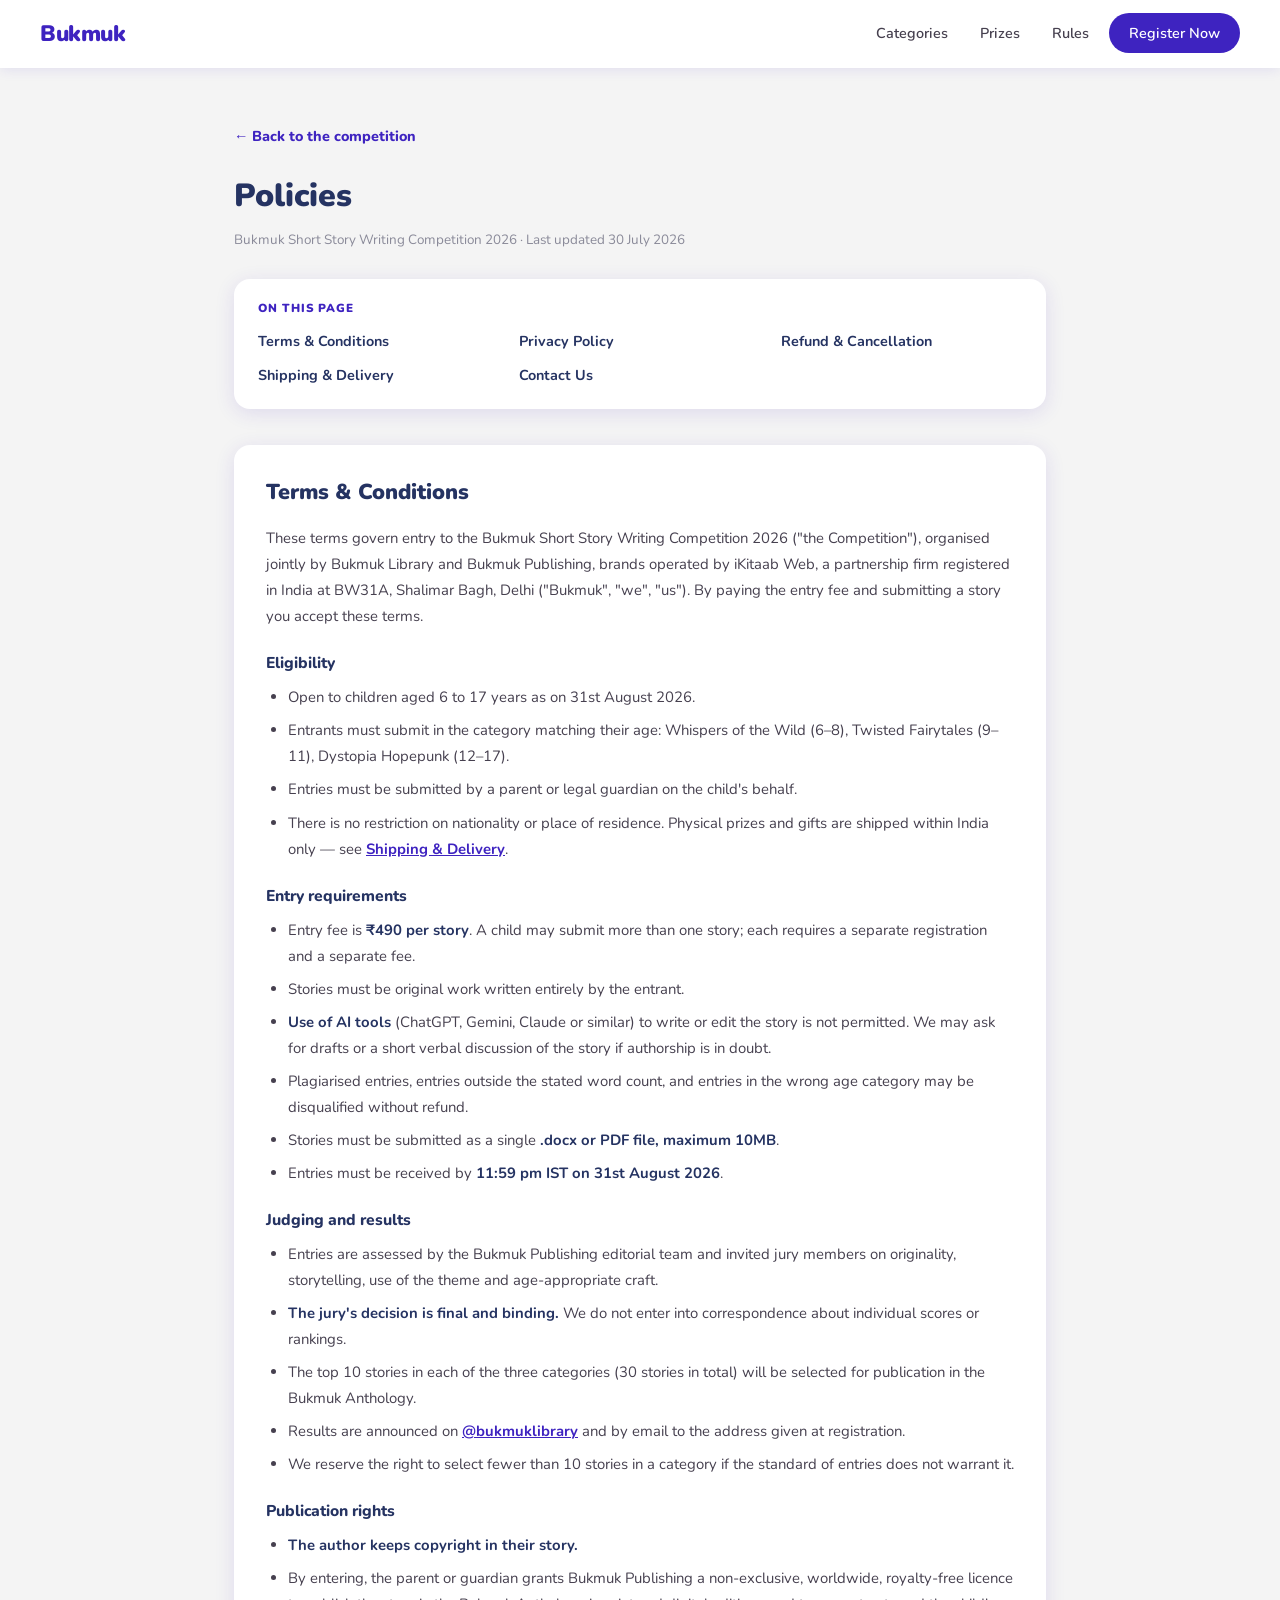
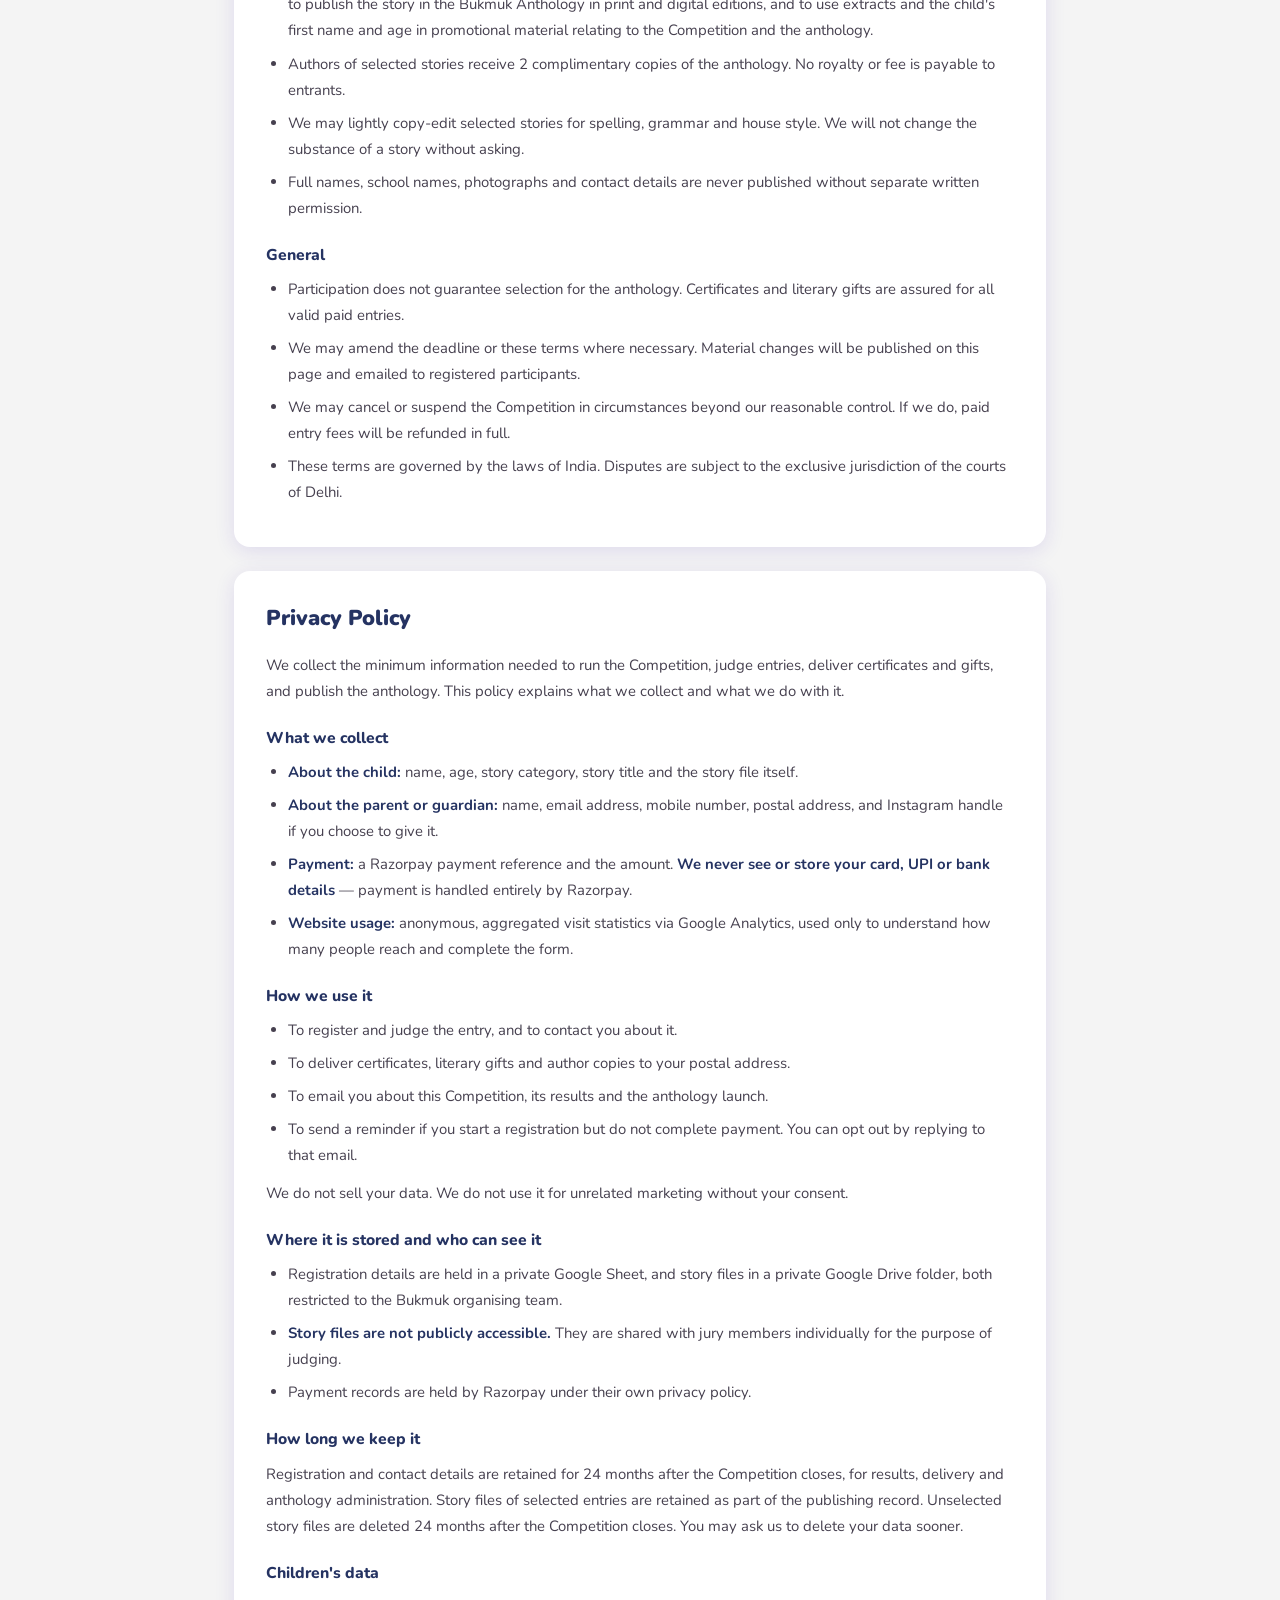
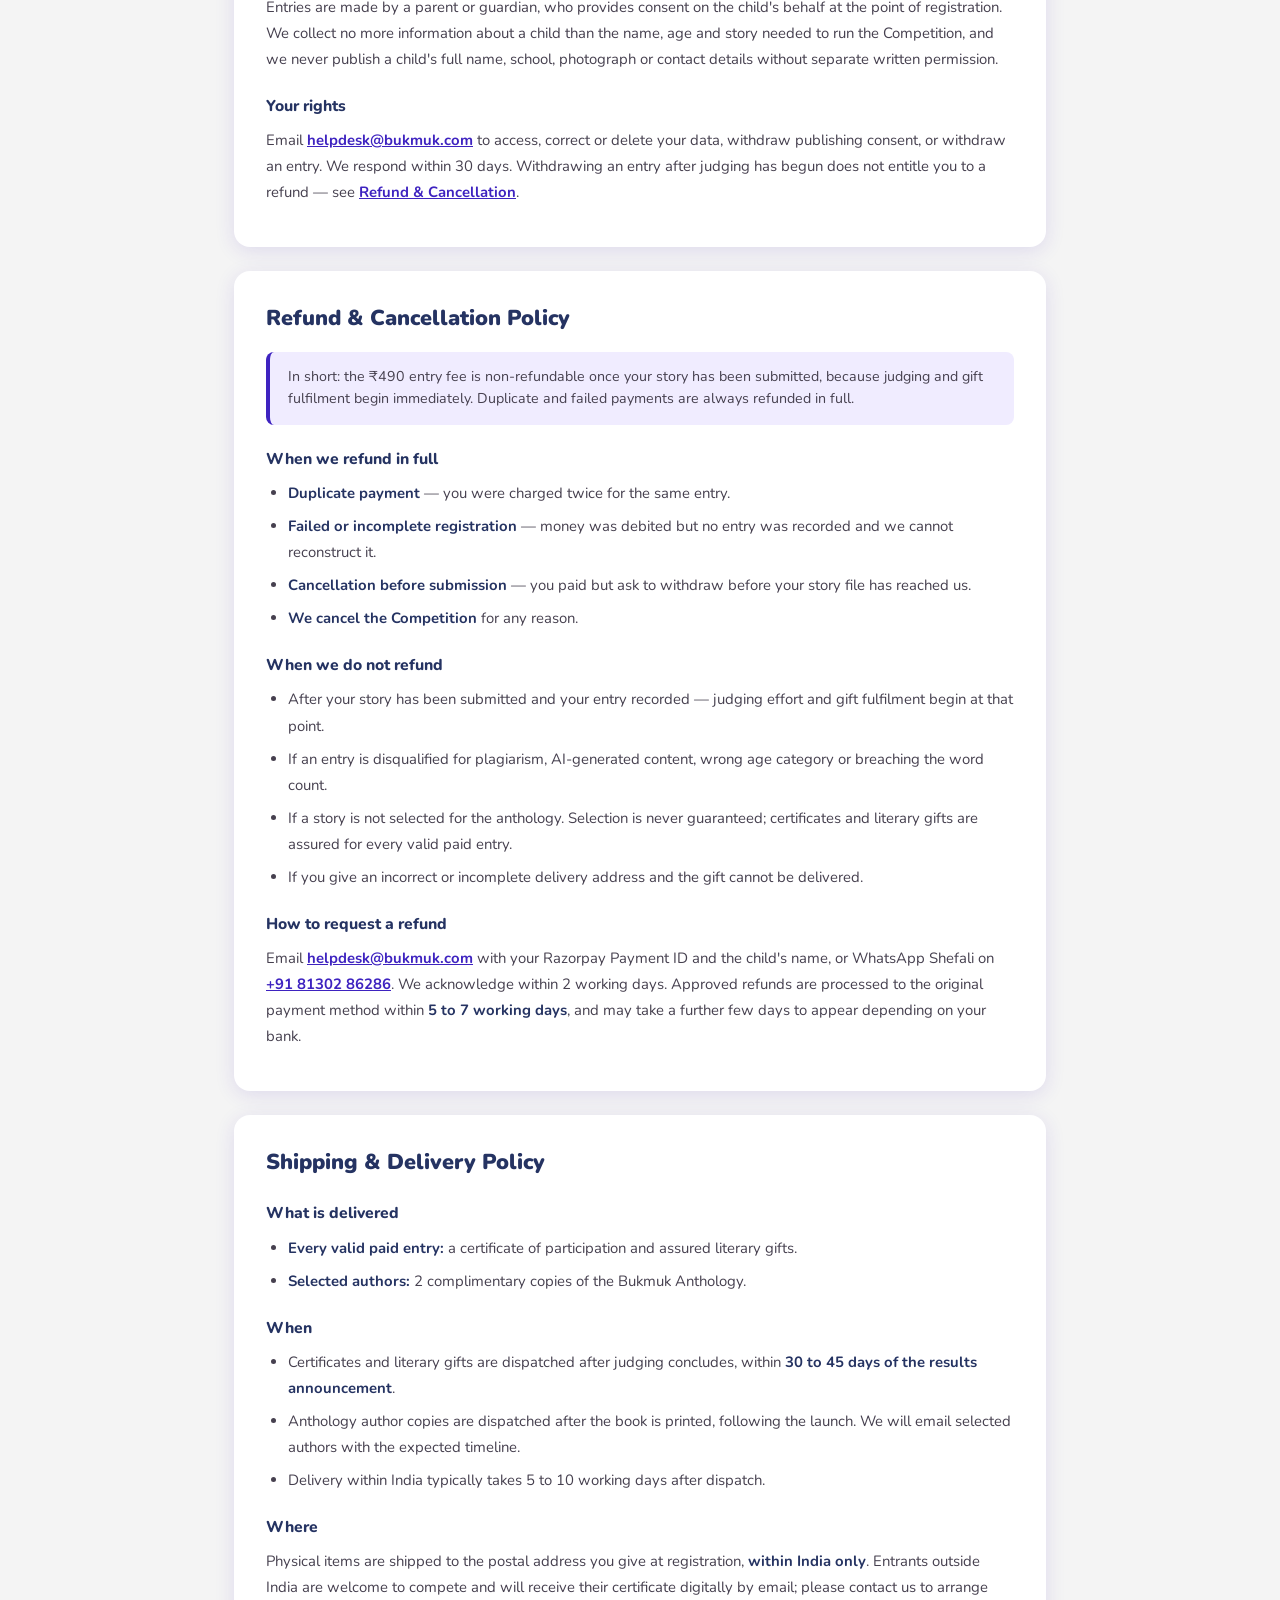
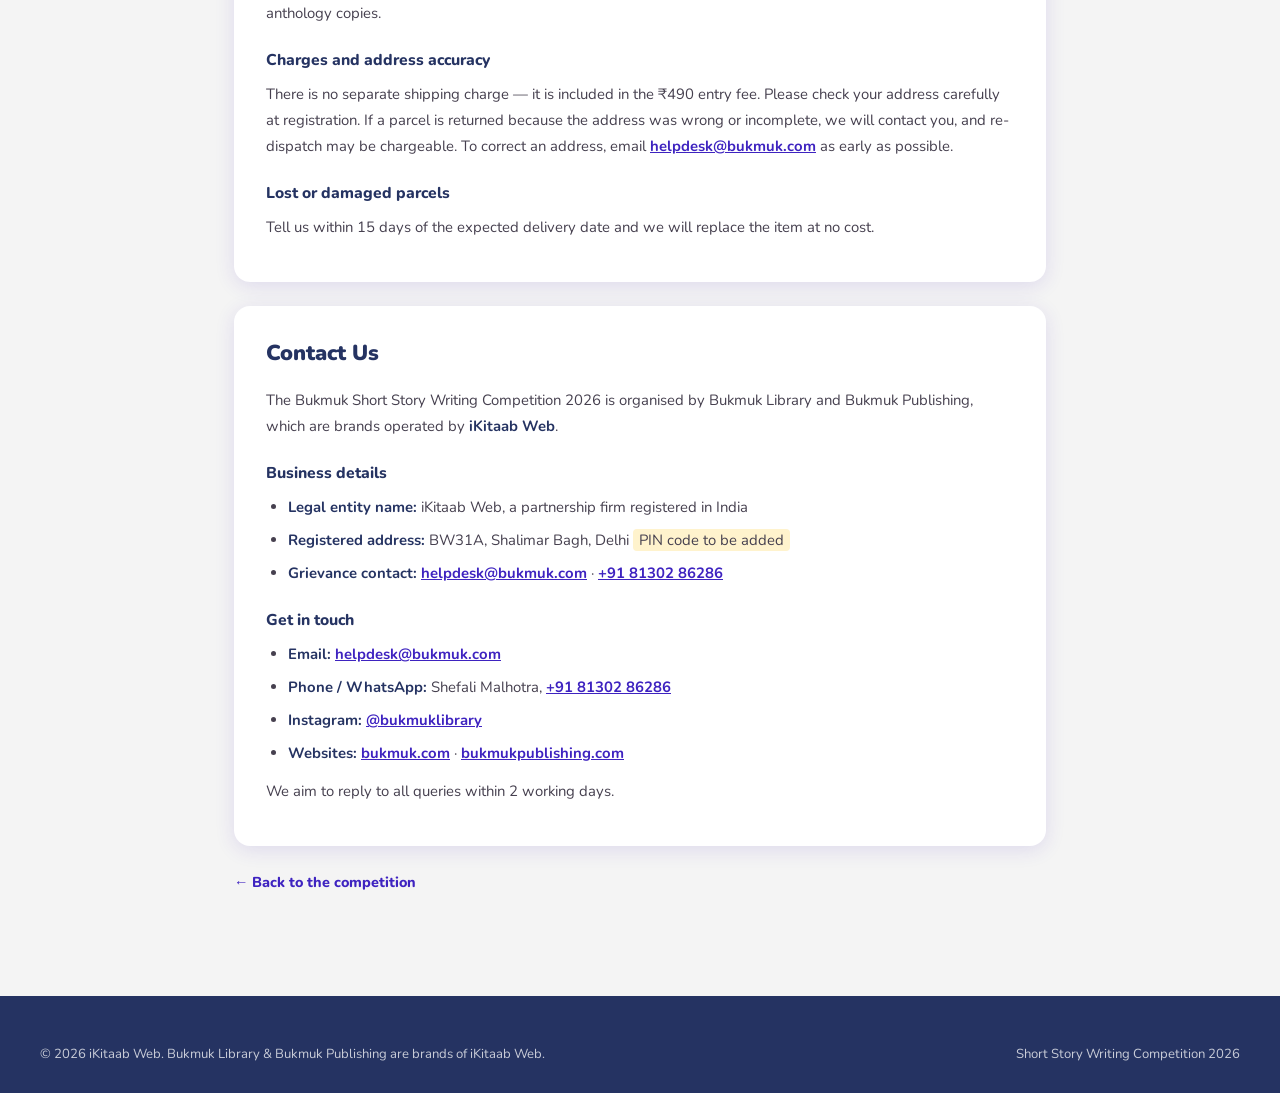
==== policies.html @ c68d465b "Relaunch competition with 31 Aug deadline and harden submission path Deadline moved to 31 August 202" ====
<!DOCTYPE html>
<html lang="en">
<head>
  <meta charset="UTF-8" />
  <meta name="viewport" content="width=device-width, initial-scale=1.0" />
  <title>Policies — Bukmuk Short Story Writing Competition 2026</title>
  <meta name="description" content="Terms & Conditions, Privacy Policy, Refund & Cancellation Policy, Shipping & Delivery Policy and Contact details for the Bukmuk Short Story Writing Competition 2026." />
  <meta name="robots" content="index, follow" />
  <link rel="icon" href="https://bukmuk.com/assets/darklogo.png" type="image/png" />
  <link rel="preconnect" href="https://fonts.googleapis.com" />
  <link rel="preconnect" href="https://fonts.gstatic.com" crossorigin />
  <link href="https://fonts.googleapis.com/css2?family=Nunito:wght@400;600;700;800;900&display=swap" rel="stylesheet" />
  <link rel="stylesheet" href="styles.css" />
  <style>
    .policy-wrap { max-width: 860px; margin: 0 auto; padding: 56px 24px 80px; }
    .policy-wrap h1 { font-size: 2rem; font-weight: 900; color: var(--text-dark); margin-bottom: 8px; }
    .policy-meta { font-size: 0.84rem; color: #8a8a99; margin-bottom: 28px; }
    .policy-toc { background: var(--white); border-radius: var(--radius); padding: 20px 24px; box-shadow: var(--shadow); margin-bottom: 36px; }
    .policy-toc h2 { font-size: 0.73rem; font-weight: 900; color: var(--primary); text-transform: uppercase; letter-spacing: 0.08em; margin-bottom: 12px; }
    .policy-toc ul { list-style: none; display: grid; grid-template-columns: repeat(auto-fit, minmax(200px, 1fr)); gap: 8px 20px; }
    .policy-toc a { color: var(--text-dark); font-weight: 700; font-size: 0.9rem; text-decoration: none; }
    .policy-toc a:hover { color: var(--primary); text-decoration: underline; }
    .policy-block { background: var(--white); border-radius: var(--radius); padding: 30px 32px; box-shadow: var(--shadow); margin-bottom: 24px; scroll-margin-top: 90px; }
    .policy-block h2 { font-size: 1.35rem; font-weight: 900; color: var(--text-dark); margin-bottom: 16px; }
    .policy-block h3 { font-size: 0.98rem; font-weight: 800; color: var(--text-dark); margin: 22px 0 8px; }
    .policy-block p { font-size: 0.93rem; line-height: 1.75; margin-bottom: 12px; }
    .policy-block ul, .policy-block ol { margin: 0 0 12px 22px; }
    .policy-block li { font-size: 0.93rem; line-height: 1.75; margin-bottom: 7px; }
    .policy-block strong { color: var(--text-dark); }
    .policy-block a { color: var(--primary); font-weight: 700; }
    .policy-note { background: #f0ecff; border-left: 4px solid var(--primary); border-radius: var(--radius-sm); padding: 14px 18px; font-size: 0.89rem; margin: 16px 0; }
    .back-link { display: inline-block; margin-bottom: 22px; color: var(--primary); font-weight: 800; text-decoration: none; font-size: 0.9rem; }
    .back-link:hover { text-decoration: underline; }
    @media (max-width: 600px) {
      .policy-wrap { padding: 36px 18px 60px; }
      .policy-block { padding: 24px 20px; }
      .policy-wrap h1 { font-size: 1.6rem; }
    }
  </style>
</head>
<body>

<nav>
  <div class="nav-inner">
    <a class="nav-logo" href="index.html">
      <img src="https://bukmuk.com/assets/darklogo.png" alt="Bukmuk" onerror="this.style.display='none'" />
      <span class="nav-logo-text">Bukmuk</span>
    </a>
    <ul class="nav-links">
      <li><a href="index.html#categories">Categories</a></li>
      <li><a href="index.html#prizes">Prizes</a></li>
      <li><a href="index.html#rules">Rules</a></li>
      <li><a href="index.html#register" class="nav-cta">Register Now</a></li>
    </ul>
    <button class="hamburger" aria-label="Toggle menu">
      <span></span><span></span><span></span>
    </button>
  </div>
</nav>

<div class="policy-wrap">
  <a class="back-link" href="index.html">← Back to the competition</a>

  <h1>Policies</h1>
  <p class="policy-meta">Bukmuk Short Story Writing Competition 2026 · Last updated 30 July 2026</p>

  <div class="policy-toc">
    <h2>On this page</h2>
    <ul>
      <li><a href="#terms">Terms &amp; Conditions</a></li>
      <li><a href="#privacy">Privacy Policy</a></li>
      <li><a href="#refund">Refund &amp; Cancellation</a></li>
      <li><a href="#shipping">Shipping &amp; Delivery</a></li>
      <li><a href="#contact">Contact Us</a></li>
    </ul>
  </div>

  <!-- ─── TERMS ─── -->
  <section class="policy-block" id="terms">
    <h2>Terms &amp; Conditions</h2>

    <p>
      These terms govern entry to the Bukmuk Short Story Writing Competition 2026 ("the Competition"),
      organised jointly by Bukmuk Library and Bukmuk Publishing, brands operated by
      iKitaab Web, a partnership firm registered in India at BW31A, Shalimar Bagh, Delhi
      ("Bukmuk", "we", "us").
      By paying the entry fee and submitting a story you accept these terms.
    </p>

    <h3>Eligibility</h3>
    <ul>
      <li>Open to children aged 6 to 17 years as on 31st August 2026.</li>
      <li>Entrants must submit in the category matching their age: Whispers of the Wild (6–8),
          Twisted Fairytales (9–11), Dystopia Hopepunk (12–17).</li>
      <li>Entries must be submitted by a parent or legal guardian on the child's behalf.</li>
      <li>There is no restriction on nationality or place of residence. Physical prizes and gifts
          are shipped within India only — see <a href="#shipping">Shipping &amp; Delivery</a>.</li>
    </ul>

    <h3>Entry requirements</h3>
    <ul>
      <li>Entry fee is <strong>₹490 per story</strong>. A child may submit more than one story;
          each requires a separate registration and a separate fee.</li>
      <li>Stories must be original work written entirely by the entrant.</li>
      <li><strong>Use of AI tools</strong> (ChatGPT, Gemini, Claude or similar) to write or edit the
          story is not permitted. We may ask for drafts or a short verbal discussion of the story
          if authorship is in doubt.</li>
      <li>Plagiarised entries, entries outside the stated word count, and entries in the wrong age
          category may be disqualified without refund.</li>
      <li>Stories must be submitted as a single <strong>.docx or PDF file, maximum 10MB</strong>.</li>
      <li>Entries must be received by <strong>11:59 pm IST on 31st August 2026</strong>.</li>
    </ul>

    <h3>Judging and results</h3>
    <ul>
      <li>Entries are assessed by the Bukmuk Publishing editorial team and invited jury members
          on originality, storytelling, use of the theme and age-appropriate craft.</li>
      <li><strong>The jury's decision is final and binding.</strong> We do not enter into
          correspondence about individual scores or rankings.</li>
      <li>The top 10 stories in each of the three categories (30 stories in total) will be selected
          for publication in the Bukmuk Anthology.</li>
      <li>Results are announced on <a href="https://www.instagram.com/bukmuklibrary/" target="_blank" rel="noopener">@bukmuklibrary</a>
          and by email to the address given at registration.</li>
      <li>We reserve the right to select fewer than 10 stories in a category if the standard of
          entries does not warrant it.</li>
    </ul>

    <h3>Publication rights</h3>
    <ul>
      <li><strong>The author keeps copyright in their story.</strong></li>
      <li>By entering, the parent or guardian grants Bukmuk Publishing a non-exclusive,
          worldwide, royalty-free licence to publish the story in the Bukmuk Anthology in print and
          digital editions, and to use extracts and the child's first name and age in promotional
          material relating to the Competition and the anthology.</li>
      <li>Authors of selected stories receive 2 complimentary copies of the anthology.
          No royalty or fee is payable to entrants.</li>
      <li>We may lightly copy-edit selected stories for spelling, grammar and house style.
          We will not change the substance of a story without asking.</li>
      <li>Full names, school names, photographs and contact details are never published without
          separate written permission.</li>
    </ul>

    <h3>General</h3>
    <ul>
      <li>Participation does not guarantee selection for the anthology. Certificates and literary
          gifts are assured for all valid paid entries.</li>
      <li>We may amend the deadline or these terms where necessary. Material changes will be
          published on this page and emailed to registered participants.</li>
      <li>We may cancel or suspend the Competition in circumstances beyond our reasonable control.
          If we do, paid entry fees will be refunded in full.</li>
      <li>These terms are governed by the laws of India. Disputes are subject to the exclusive
          jurisdiction of the courts of Delhi.</li>
    </ul>
  </section>

  <!-- ─── PRIVACY ─── -->
  <section class="policy-block" id="privacy">
    <h2>Privacy Policy</h2>

    <p>
      We collect the minimum information needed to run the Competition, judge entries, deliver
      certificates and gifts, and publish the anthology. This policy explains what we collect
      and what we do with it.
    </p>

    <h3>What we collect</h3>
    <ul>
      <li><strong>About the child:</strong> name, age, story category, story title and the story file itself.</li>
      <li><strong>About the parent or guardian:</strong> name, email address, mobile number,
          postal address, and Instagram handle if you choose to give it.</li>
      <li><strong>Payment:</strong> a Razorpay payment reference and the amount.
          <strong>We never see or store your card, UPI or bank details</strong> — payment is handled
          entirely by Razorpay.</li>
      <li><strong>Website usage:</strong> anonymous, aggregated visit statistics via Google Analytics,
          used only to understand how many people reach and complete the form.</li>
    </ul>

    <h3>How we use it</h3>
    <ul>
      <li>To register and judge the entry, and to contact you about it.</li>
      <li>To deliver certificates, literary gifts and author copies to your postal address.</li>
      <li>To email you about this Competition, its results and the anthology launch.</li>
      <li>To send a reminder if you start a registration but do not complete payment.
          You can opt out by replying to that email.</li>
    </ul>
    <p>
      We do not sell your data. We do not use it for unrelated marketing without your consent.
    </p>

    <h3>Where it is stored and who can see it</h3>
    <ul>
      <li>Registration details are held in a private Google Sheet, and story files in a private
          Google Drive folder, both restricted to the Bukmuk organising team.</li>
      <li><strong>Story files are not publicly accessible.</strong> They are shared with jury
          members individually for the purpose of judging.</li>
      <li>Payment records are held by Razorpay under their own privacy policy.</li>
    </ul>

    <h3>How long we keep it</h3>
    <p>
      Registration and contact details are retained for 24 months after the Competition closes, for
      results, delivery and anthology administration. Story files of selected entries are retained
      as part of the publishing record. Unselected story files are deleted 24 months after the
      Competition closes. You may ask us to delete your data sooner.
    </p>

    <h3>Children's data</h3>
    <p>
      Entries are made by a parent or guardian, who provides consent on the child's behalf at the
      point of registration. We collect no more information about a child than the name, age and
      story needed to run the Competition, and we never publish a child's full name, school,
      photograph or contact details without separate written permission.
    </p>

    <h3>Your rights</h3>
    <p>
      Email <a href="mailto:helpdesk@bukmuk.com">helpdesk@bukmuk.com</a> to access, correct or delete
      your data, withdraw publishing consent, or withdraw an entry. We respond within 30 days.
      Withdrawing an entry after judging has begun does not entitle you to a refund —
      see <a href="#refund">Refund &amp; Cancellation</a>.
    </p>
  </section>

  <!-- ─── REFUND ─── -->
  <section class="policy-block" id="refund">
    <h2>Refund &amp; Cancellation Policy</h2>

    <div class="policy-note">
      In short: the ₹490 entry fee is non-refundable once your story has been submitted, because
      judging and gift fulfilment begin immediately. Duplicate and failed payments are always
      refunded in full.
    </div>

    <h3>When we refund in full</h3>
    <ul>
      <li><strong>Duplicate payment</strong> — you were charged twice for the same entry.</li>
      <li><strong>Failed or incomplete registration</strong> — money was debited but no entry was
          recorded and we cannot reconstruct it.</li>
      <li><strong>Cancellation before submission</strong> — you paid but ask to withdraw before your
          story file has reached us.</li>
      <li><strong>We cancel the Competition</strong> for any reason.</li>
    </ul>

    <h3>When we do not refund</h3>
    <ul>
      <li>After your story has been submitted and your entry recorded — judging effort and gift
          fulfilment begin at that point.</li>
      <li>If an entry is disqualified for plagiarism, AI-generated content, wrong age category or
          breaching the word count.</li>
      <li>If a story is not selected for the anthology. Selection is never guaranteed; certificates
          and literary gifts are assured for every valid paid entry.</li>
      <li>If you give an incorrect or incomplete delivery address and the gift cannot be delivered.</li>
    </ul>

    <h3>How to request a refund</h3>
    <p>
      Email <a href="mailto:helpdesk@bukmuk.com">helpdesk@bukmuk.com</a> with your Razorpay Payment ID
      and the child's name, or WhatsApp Shefali on <a href="tel:+918130286286">+91 81302 86286</a>.
      We acknowledge within 2 working days. Approved refunds are processed to the original payment
      method within <strong>5 to 7 working days</strong>, and may take a further few days to appear
      depending on your bank.
    </p>
  </section>

  <!-- ─── SHIPPING ─── -->
  <section class="policy-block" id="shipping">
    <h2>Shipping &amp; Delivery Policy</h2>

    <h3>What is delivered</h3>
    <ul>
      <li><strong>Every valid paid entry:</strong> a certificate of participation and assured
          literary gifts.</li>
      <li><strong>Selected authors:</strong> 2 complimentary copies of the Bukmuk Anthology.</li>
    </ul>

    <h3>When</h3>
    <ul>
      <li>Certificates and literary gifts are dispatched after judging concludes,
          within <strong>30 to 45 days of the results announcement</strong>.</li>
      <li>Anthology author copies are dispatched after the book is printed, following the launch.
          We will email selected authors with the expected timeline.</li>
      <li>Delivery within India typically takes 5 to 10 working days after dispatch.</li>
    </ul>

    <h3>Where</h3>
    <p>
      Physical items are shipped to the postal address you give at registration,
      <strong>within India only</strong>. Entrants outside India are welcome to compete and will
      receive their certificate digitally by email; please contact us to arrange anthology copies.
    </p>

    <h3>Charges and address accuracy</h3>
    <p>
      There is no separate shipping charge — it is included in the ₹490 entry fee.
      Please check your address carefully at registration. If a parcel is returned because the
      address was wrong or incomplete, we will contact you, and re-dispatch may be chargeable.
      To correct an address, email <a href="mailto:helpdesk@bukmuk.com">helpdesk@bukmuk.com</a>
      as early as possible.
    </p>

    <h3>Lost or damaged parcels</h3>
    <p>
      Tell us within 15 days of the expected delivery date and we will replace the item at no cost.
    </p>
  </section>

  <!-- ─── CONTACT ─── -->
  <section class="policy-block" id="contact">
    <h2>Contact Us</h2>

    <p>
      The Bukmuk Short Story Writing Competition 2026 is organised by Bukmuk Library and
      Bukmuk Publishing, which are brands operated by <strong>iKitaab Web</strong>.
    </p>

    <h3>Business details</h3>
    <ul>
      <li><strong>Legal entity name:</strong> iKitaab Web, a partnership firm registered in India</li>
      <li><strong>Registered address:</strong> BW31A, Shalimar Bagh, Delhi
          <span style="background:#fff3cd;padding:1px 6px;border-radius:4px;">PIN code to be added</span></li>
      <li><strong>Grievance contact:</strong>
          <a href="mailto:helpdesk@bukmuk.com">helpdesk@bukmuk.com</a> ·
          <a href="tel:+918130286286">+91 81302 86286</a></li>
    </ul>

    <h3>Get in touch</h3>
    <ul>
      <li><strong>Email:</strong> <a href="mailto:helpdesk@bukmuk.com">helpdesk@bukmuk.com</a></li>
      <li><strong>Phone / WhatsApp:</strong> Shefali Malhotra, <a href="tel:+918130286286">+91 81302 86286</a></li>
      <li><strong>Instagram:</strong> <a href="https://www.instagram.com/bukmuklibrary/" target="_blank" rel="noopener">@bukmuklibrary</a></li>
      <li><strong>Websites:</strong>
          <a href="https://www.bukmuk.com" target="_blank" rel="noopener">bukmuk.com</a> ·
          <a href="https://bukmukpublishing.com" target="_blank" rel="noopener">bukmukpublishing.com</a></li>
    </ul>

    <p>We aim to reply to all queries within 2 working days.</p>
  </section>

  <a class="back-link" href="index.html">← Back to the competition</a>
</div>

<footer>
  <div class="footer-inner">
    <div class="footer-bottom">
      <span>© 2026 iKitaab Web. Bukmuk Library &amp; Bukmuk Publishing are brands of iKitaab Web.</span>
      <span>Short Story Writing Competition 2026</span>
    </div>
  </div>
</footer>

<script>
  var hamburger = document.querySelector('.hamburger');
  var navLinks  = document.querySelector('.nav-links');
  hamburger.addEventListener('click', function () {
    hamburger.classList.toggle('open');
    navLinks.classList.toggle('open');
  });
</script>
</body>
</html>
---- styles.css ----
:root {
  --primary: #3e23c0;
  --primary-dark: #1b0c9c;
  --primary-light: #7865d3;
  --accent: #00bf6f;
  --accent-dark: #009d67;
  --accent-light: #40dca6;
  --warm: #ff7200;
  --warm-light: #ff9c40;
  --bg: #f4f4f4;
  --white: #ffffff;
  --text-dark: #253362;
  --text-body: #46404f;
  --shadow: 0 4px 20px rgba(62, 35, 192, 0.12);
  --shadow-hover: 0 8px 30px rgba(62, 35, 192, 0.22);
  --radius: 16px;
  --radius-sm: 8px;
}

* { margin: 0; padding: 0; box-sizing: border-box; }

html { scroll-behavior: smooth; }

body {
  font-family: 'Nunito', sans-serif;
  background: var(--bg);
  color: var(--text-body);
  line-height: 1.6;
  overflow-x: hidden;
}

/* ─── NAV ─── */
nav {
  position: sticky;
  top: 0;
  z-index: 1000;
  background: var(--white);
  box-shadow: 0 2px 12px rgba(62, 35, 192, 0.1);
  padding: 0 24px;
}

.nav-inner {
  max-width: 1200px;
  margin: 0 auto;
  display: flex;
  align-items: center;
  justify-content: space-between;
  height: 68px;
}

.nav-logo {
  display: flex;
  align-items: center;
  gap: 10px;
  text-decoration: none;
}

.nav-logo img {
  height: 36px;
  width: auto;
}

.nav-logo-text {
  font-size: 1.4rem;
  font-weight: 900;
  color: var(--primary);
  letter-spacing: -0.02em;
}

.nav-links {
  display: flex;
  align-items: center;
  gap: 8px;
  list-style: none;
}

.nav-links a {
  text-decoration: none;
  color: var(--text-body);
  font-weight: 600;
  font-size: 0.9rem;
  padding: 8px 12px;
  border-radius: var(--radius-sm);
  transition: color 0.2s, background 0.2s;
}

.nav-links a:hover { color: var(--primary); background: rgba(62, 35, 192, 0.06); }

.nav-cta {
  background: var(--primary) !important;
  color: var(--white) !important;
  padding: 10px 20px !important;
  border-radius: 50px !important;
}

.nav-cta:hover { background: var(--primary-dark) !important; }

.hamburger {
  display: none;
  flex-direction: column;
  gap: 5px;
  cursor: pointer;
  padding: 8px;
  background: none;
  border: none;
}

.hamburger span {
  display: block;
  width: 24px;
  height: 2.5px;
  background: var(--primary);
  border-radius: 2px;
  transition: all 0.3s;
}

.hamburger.open span:nth-child(1) { transform: rotate(45deg) translate(5px, 5px); }
.hamburger.open span:nth-child(2) { opacity: 0; }
.hamburger.open span:nth-child(3) { transform: rotate(-45deg) translate(5px, -5px); }

/* ─── HERO ─── */
.hero {
  background: linear-gradient(135deg, var(--primary-dark) 0%, var(--primary) 60%, var(--primary-light) 100%);
  min-height: 92vh;
  display: flex;
  align-items: center;
  justify-content: center;
  text-align: center;
  position: relative;
  overflow: hidden;
  padding: 80px 24px 60px;
}

.hero-deco {
  position: absolute;
  inset: 0;
  pointer-events: none;
  overflow: hidden;
}

.hero-deco span {
  position: absolute;
  font-size: clamp(1.5rem, 3vw, 2.8rem);
  opacity: 0.12;
  animation: float 6s ease-in-out infinite;
  user-select: none;
}

.hero-deco span:nth-child(1)  { top: 8%;  left: 5%;  animation-delay: 0s; }
.hero-deco span:nth-child(2)  { top: 15%; left: 18%; animation-delay: 1s; }
.hero-deco span:nth-child(3)  { top: 5%;  left: 35%; animation-delay: 2s; }
.hero-deco span:nth-child(4)  { top: 20%; right: 15%;animation-delay: 0.5s; }
.hero-deco span:nth-child(5)  { top: 8%;  right: 5%; animation-delay: 1.5s; }
.hero-deco span:nth-child(6)  { bottom: 20%; left: 8%; animation-delay: 2.5s; }
.hero-deco span:nth-child(7)  { bottom: 30%; left: 22%;animation-delay: 0.8s; }
.hero-deco span:nth-child(8)  { bottom: 15%; right: 10%;animation-delay: 1.8s; }
.hero-deco span:nth-child(9)  { bottom: 25%; right: 25%;animation-delay: 0.3s; }
.hero-deco span:nth-child(10) { top: 45%; left: 3%;  animation-delay: 2.2s; }
.hero-deco span:nth-child(11) { top: 40%; right: 4%; animation-delay: 1.2s; }

@keyframes float {
  0%, 100% { transform: translateY(0) rotate(0deg); }
  50% { transform: translateY(-14px) rotate(8deg); }
}

.hero-content { position: relative; z-index: 1; max-width: 820px; }

.hero-organiser {
  display: inline-block;
  background: rgba(255,255,255,0.15);
  color: rgba(255,255,255,0.9);
  font-size: 0.85rem;
  font-weight: 700;
  letter-spacing: 0.08em;
  text-transform: uppercase;
  padding: 6px 18px;
  border-radius: 50px;
  margin-bottom: 24px;
  border: 1px solid rgba(255,255,255,0.25);
}

.hero h1 {
  font-size: clamp(2.4rem, 6vw, 4.2rem);
  font-weight: 900;
  color: var(--white);
  line-height: 1.1;
  letter-spacing: -0.02em;
  margin-bottom: 16px;
}

.hero h1 span { color: var(--accent-light); }

.hero-sub {
  font-size: clamp(1rem, 2.5vw, 1.25rem);
  color: rgba(255,255,255,0.85);
  font-weight: 600;
  margin-bottom: 36px;
  max-width: 600px;
  margin-left: auto;
  margin-right: auto;
}

.deadline-badge {
  display: inline-flex;
  align-items: center;
  gap: 8px;
  background: rgba(255,255,255,0.12);
  border: 1.5px solid rgba(255,255,255,0.35);
  color: var(--white);
  padding: 10px 22px;
  border-radius: 50px;
  font-weight: 700;
  font-size: 0.95rem;
  margin-bottom: 32px;
}

.deadline-badge .pulse {
  width: 10px;
  height: 10px;
  background: var(--accent);
  border-radius: 50%;
  animation: pulse 1.5s ease-in-out infinite;
  flex-shrink: 0;
}

@keyframes pulse {
  0%, 100% { transform: scale(1); opacity: 1; }
  50% { transform: scale(1.4); opacity: 0.7; }
}

/* Countdown */
.countdown {
  display: flex;
  justify-content: center;
  gap: 16px;
  margin-bottom: 40px;
}

.count-block {
  background: rgba(255,255,255,0.12);
  border: 1px solid rgba(255,255,255,0.2);
  border-radius: var(--radius-sm);
  padding: 12px 18px;
  min-width: 72px;
  text-align: center;
}

.count-num {
  display: block;
  font-size: 2rem;
  font-weight: 900;
  color: var(--white);
  line-height: 1;
}

.count-label {
  display: block;
  font-size: 0.7rem;
  font-weight: 700;
  color: rgba(255,255,255,0.65);
  text-transform: uppercase;
  letter-spacing: 0.06em;
  margin-top: 4px;
}

.hero-btns {
  display: flex;
  gap: 16px;
  justify-content: center;
  flex-wrap: wrap;
}

.btn-primary {
  background: var(--accent);
  color: var(--white);
  text-decoration: none;
  font-weight: 800;
  font-size: 1rem;
  padding: 14px 32px;
  border-radius: 50px;
  transition: background 0.2s, transform 0.2s, box-shadow 0.2s;
  display: inline-flex;
  align-items: center;
  gap: 8px;
  box-shadow: 0 4px 16px rgba(0, 191, 111, 0.4);
}

.btn-primary:hover {
  background: var(--accent-dark);
  transform: translateY(-2px);
  box-shadow: 0 8px 24px rgba(0, 191, 111, 0.5);
}

.btn-outline {
  background: transparent;
  color: var(--white);
  text-decoration: none;
  font-weight: 700;
  font-size: 1rem;
  padding: 13px 30px;
  border-radius: 50px;
  border: 2px solid rgba(255,255,255,0.5);
  transition: all 0.2s;
  display: inline-flex;
  align-items: center;
  gap: 8px;
}

.btn-outline:hover {
  background: rgba(255,255,255,0.12);
  border-color: rgba(255,255,255,0.8);
  transform: translateY(-2px);
}

/* ─── SECTIONS COMMON ─── */
section { padding: 80px 24px; }
.section-inner { max-width: 1200px; margin: 0 auto; }

.section-tag {
  display: inline-block;
  background: rgba(62, 35, 192, 0.08);
  color: var(--primary);
  font-size: 0.78rem;
  font-weight: 800;
  letter-spacing: 0.1em;
  text-transform: uppercase;
  padding: 5px 14px;
  border-radius: 50px;
  margin-bottom: 12px;
}

.section-title {
  font-size: clamp(1.8rem, 4vw, 2.6rem);
  font-weight: 900;
  color: var(--text-dark);
  line-height: 1.15;
  margin-bottom: 12px;
  letter-spacing: -0.02em;
}

.section-sub {
  font-size: 1.05rem;
  color: var(--text-body);
  max-width: 600px;
  margin-bottom: 48px;
}

/* ─── CATEGORIES ─── */
#categories { background: var(--white); }

.categories-grid {
  display: grid;
  grid-template-columns: repeat(3, 1fr);
  gap: 24px;
}

.cat-card {
  border-radius: var(--radius);
  padding: 36px 28px;
  position: relative;
  overflow: hidden;
  transition: transform 0.3s, box-shadow 0.3s;
  cursor: default;
}

.cat-card:hover {
  transform: translateY(-6px);
  box-shadow: var(--shadow-hover);
}

.cat-card::before {
  content: '';
  position: absolute;
  top: -30px;
  right: -30px;
  width: 120px;
  height: 120px;
  border-radius: 50%;
  opacity: 0.12;
  transition: transform 0.3s;
}

.cat-card:hover::before { transform: scale(1.3); }

.cat-card.wild {
  background: linear-gradient(135deg, #f0fdf8, #dcfcef);
  border: 1.5px solid #b3f0d7;
}
.cat-card.wild::before { background: var(--accent); }
.cat-card.wild .cat-accent { color: var(--accent-dark); }
.cat-card.wild .cat-badge { background: var(--accent); }

.cat-card.fairy {
  background: linear-gradient(135deg, #fff8f2, #ffeedd);
  border: 1.5px solid #ffd4a8;
}
.cat-card.fairy::before { background: var(--warm); }
.cat-card.fairy .cat-accent { color: #cc5500; }
.cat-card.fairy .cat-badge { background: var(--warm); }

.cat-card.dystopia {
  background: linear-gradient(135deg, #f4f2ff, #e8e4ff);
  border: 1.5px solid #c5bdf0;
}
.cat-card.dystopia::before { background: var(--primary); }
.cat-card.dystopia .cat-accent { color: var(--primary); }
.cat-card.dystopia .cat-badge { background: var(--primary); }

.cat-emoji {
  font-size: 2.8rem;
  margin-bottom: 16px;
  display: block;
}

.cat-name {
  font-size: 1.35rem;
  font-weight: 900;
  color: var(--text-dark);
  margin-bottom: 8px;
}

.cat-accent {
  font-weight: 700;
  font-size: 0.9rem;
  margin-bottom: 16px;
}

.cat-badge {
  display: inline-block;
  color: var(--white);
  font-size: 0.78rem;
  font-weight: 800;
  padding: 4px 12px;
  border-radius: 50px;
  margin-bottom: 16px;
}

.cat-desc {
  font-size: 0.9rem;
  color: var(--text-body);
  line-height: 1.5;
}

/* ─── PRIZES ─── */
#prizes { background: var(--bg); }

.prizes-grid {
  display: grid;
  grid-template-columns: repeat(3, 1fr);
  gap: 24px;
}

.prize-card {
  background: var(--white);
  border-radius: var(--radius);
  padding: 36px 28px;
  text-align: center;
  box-shadow: var(--shadow);
  transition: transform 0.3s, box-shadow 0.3s;
  position: relative;
  overflow: hidden;
}

.prize-card:hover {
  transform: translateY(-4px);
  box-shadow: var(--shadow-hover);
}

.prize-card.featured {
  background: linear-gradient(135deg, var(--primary), var(--primary-light));
  color: var(--white);
  transform: scale(1.03);
}

.prize-card.featured:hover {
  transform: scale(1.03) translateY(-4px);
}

.prize-card.featured .prize-title,
.prize-card.featured .prize-tier { color: rgba(255,255,255,0.85); }
.prize-card.featured .prize-item { color: rgba(255,255,255,0.92); }
.prize-card.featured .prize-item::before { background: var(--accent-light); }

.prize-icon { font-size: 3rem; margin-bottom: 16px; display: block; }

.prize-tier {
  font-size: 0.75rem;
  font-weight: 800;
  letter-spacing: 0.1em;
  text-transform: uppercase;
  color: var(--primary);
  margin-bottom: 8px;
}

.prize-title {
  font-size: 1.25rem;
  font-weight: 900;
  color: var(--text-dark);
  margin-bottom: 20px;
}

.prize-list {
  list-style: none;
  text-align: left;
  display: flex;
  flex-direction: column;
  gap: 10px;
}

.prize-item {
  font-size: 0.9rem;
  color: var(--text-body);
  padding-left: 20px;
  position: relative;
}

.prize-item::before {
  content: '';
  position: absolute;
  left: 0;
  top: 8px;
  width: 8px;
  height: 8px;
  background: var(--accent);
  border-radius: 50%;
}

.prize-highlight {
  margin-top: 20px;
  padding: 12px 16px;
  background: rgba(0, 191, 111, 0.1);
  border-radius: var(--radius-sm);
  font-size: 0.82rem;
  font-weight: 700;
  color: var(--accent-dark);
  text-align: center;
}

.prize-card.featured .prize-highlight {
  background: rgba(255,255,255,0.15);
  color: var(--white);
}

/* ─── HOW TO ENTER ─── */
#how-to { background: var(--white); }

.steps-grid {
  display: grid;
  grid-template-columns: repeat(3, 1fr);
  gap: 32px;
  position: relative;
}

.steps-grid::before {
  content: '';
  position: absolute;
  top: 44px;
  left: calc(16.66% + 24px);
  right: calc(16.66% + 24px);
  height: 2px;
  background: linear-gradient(90deg, var(--accent), var(--primary));
  z-index: 0;
}

.step {
  text-align: center;
  position: relative;
  z-index: 1;
}

.step-num {
  width: 88px;
  height: 88px;
  border-radius: 50%;
  display: flex;
  align-items: center;
  justify-content: center;
  margin: 0 auto 20px;
  font-size: 2rem;
  background: linear-gradient(135deg, var(--primary), var(--primary-light));
  box-shadow: 0 4px 16px rgba(62, 35, 192, 0.3);
  transition: transform 0.3s;
}

.step:hover .step-num { transform: scale(1.1) rotate(-5deg); }

.step-title {
  font-size: 1.1rem;
  font-weight: 800;
  color: var(--text-dark);
  margin-bottom: 8px;
}

.step-desc {
  font-size: 0.9rem;
  color: var(--text-body);
  line-height: 1.5;
}

/* ─── RULES ─── */
#rules {
  background: linear-gradient(135deg, var(--primary-dark) 0%, var(--primary) 100%);
  padding: 64px 24px;
}

#rules .section-tag {
  background: rgba(255,255,255,0.15);
  color: rgba(255,255,255,0.9);
}

#rules .section-title { color: var(--white); }
#rules .section-sub { color: rgba(255,255,255,0.8); }

.rules-grid {
  display: grid;
  grid-template-columns: repeat(2, 1fr);
  gap: 16px;
  max-width: 860px;
}

.rule-item {
  background: rgba(255,255,255,0.1);
  border: 1px solid rgba(255,255,255,0.18);
  border-radius: var(--radius-sm);
  padding: 18px 20px;
  display: flex;
  gap: 14px;
  align-items: flex-start;
  color: rgba(255,255,255,0.92);
  font-size: 0.9rem;
  font-weight: 600;
}

.rule-icon { font-size: 1.3rem; flex-shrink: 0; }

.entry-fee-box {
  margin-top: 36px;
  background: rgba(255,255,255,0.12);
  border: 1.5px solid rgba(255,255,255,0.3);
  border-radius: var(--radius);
  padding: 28px 32px;
  display: flex;
  align-items: center;
  justify-content: space-between;
  flex-wrap: wrap;
  gap: 20px;
  max-width: 860px;
}

.fee-label {
  font-size: 0.85rem;
  font-weight: 700;
  color: rgba(255,255,255,0.7);
  text-transform: uppercase;
  letter-spacing: 0.08em;
  margin-bottom: 4px;
}

.fee-amount {
  font-size: 2.4rem;
  font-weight: 900;
  color: var(--white);
}

.fee-note {
  font-size: 0.85rem;
  color: rgba(255,255,255,0.65);
  margin-top: 4px;
}

/* ─── REGISTRATION ─── */
#register { background: var(--bg); }

.form-wrapper {
  background: var(--white);
  border-radius: var(--radius);
  box-shadow: var(--shadow);
  overflow: hidden;
  max-width: 760px;
  margin: 0 auto;
}

.form-header {
  background: linear-gradient(135deg, var(--primary), var(--primary-light));
  padding: 28px 32px;
  text-align: center;
  color: var(--white);
}

.form-header h3 {
  font-size: 1.4rem;
  font-weight: 900;
  margin-bottom: 6px;
}

.form-header p {
  font-size: 0.9rem;
  opacity: 0.85;
}

.form-iframe-wrap {
  padding: 0;
}

.form-iframe-wrap iframe {
  display: block;
  width: 100%;
  min-height: 1400px;
  border: none;
}

/* ─── CUSTOM FORM ─── */
.reg-form {
  background: var(--white);
  border-radius: var(--radius);
  padding: 36px;
  text-align: left;
  max-width: 680px;
  margin: 0 auto;
  border: 3px solid rgba(255,255,255,0.2);
}

.urgency-bar {
  background: var(--accent);
  color: var(--text-dark);
  border-radius: var(--radius-sm);
  padding: 11px 18px;
  font-size: 0.85rem;
  font-weight: 800;
  text-align: center;
  margin-bottom: 28px;
}

.urgency-bar span { color: var(--primary); }

.form-section {
  background: #f8f7ff;
  border-radius: var(--radius-sm);
  padding: 20px 22px;
  margin-bottom: 16px;
  border: 1.5px solid rgba(62, 35, 192, 0.1);
}

.form-section-label {
  font-size: 0.73rem;
  font-weight: 900;
  color: var(--primary);
  text-transform: uppercase;
  letter-spacing: 0.08em;
  margin-bottom: 16px;
}

.form-row {
  display: grid;
  grid-template-columns: 1fr 1fr;
  gap: 14px;
}

.fg { margin-bottom: 14px; }
.fg:last-child { margin-bottom: 0; }

.fg label {
  display: block;
  font-weight: 800;
  font-size: 0.75rem;
  color: var(--text-dark);
  margin-bottom: 5px;
  text-transform: uppercase;
  letter-spacing: 0.04em;
}

.fg input,
.fg select,
.fg textarea {
  width: 100%;
  padding: 11px 14px;
  border-radius: var(--radius-sm);
  border: 2px solid #ddd;
  font-family: 'Nunito', sans-serif;
  font-size: 0.92rem;
  outline: none;
  transition: border-color 0.2s, background 0.2s;
  background: var(--white);
  color: var(--text-dark);
  resize: vertical;
}

.fg input:focus,
.fg select:focus,
.fg textarea:focus {
  border-color: var(--primary);
  background: #faf9ff;
}

.fg input.error,
.fg select.error,
.fg textarea.error {
  border-color: #e53935;
  animation: shake 0.3s ease;
}

@keyframes shake {
  0%, 100% { transform: translateX(0); }
  25% { transform: translateX(-4px); }
  75% { transform: translateX(4px); }
}

.consent-row {
  display: flex;
  align-items: flex-start;
  gap: 11px;
  padding: 12px 14px;
  border-radius: var(--radius-sm);
  border: 2px solid #ddd;
  background: var(--white);
  cursor: pointer;
  transition: border-color 0.2s, background 0.2s;
  font-size: 0.82rem;
  line-height: 1.55;
  color: var(--text-dark);
  text-align: left;
}

.consent-row + .consent-row { margin-top: 10px; }
.consent-row:hover { border-color: var(--primary); background: #faf9ff; }

.consent-row input[type="checkbox"] {
  flex-shrink: 0;
  width: 19px;
  height: 19px;
  margin-top: 1px;
  accent-color: var(--primary);
  cursor: pointer;
}

.consent-row.error {
  border-color: #e53935;
  animation: shake 0.3s ease;
}

.consent-row a { color: var(--primary); font-weight: 800; }

.file-upload-zone {
  border: 2px dashed rgba(62, 35, 192, 0.3);
  border-radius: var(--radius-sm);
  padding: 28px 20px;
  text-align: center;
  cursor: pointer;
  transition: all 0.2s;
  background: var(--white);
  position: relative;
}

.file-upload-zone:hover { border-color: var(--primary); background: #faf9ff; }
.file-upload-zone.has-file { border-color: var(--accent); background: #f0fdf8; border-style: solid; }

.file-upload-zone input[type="file"] {
  position: absolute;
  inset: 0;
  opacity: 0;
  cursor: pointer;
  width: 100%;
  height: 100%;
}

.file-upload-icon { font-size: 2rem; margin-bottom: 8px; display: block; }
.file-upload-text { font-size: 0.88rem; font-weight: 700; color: var(--text-dark); }
.file-upload-hint { font-size: 0.76rem; color: #aaa; margin-top: 4px; }

.file-name-display {
  display: none;
  margin-top: 10px;
  font-size: 0.82rem;
  font-weight: 800;
  color: var(--accent-dark);
  background: rgba(0, 191, 111, 0.1);
  padding: 6px 12px;
  border-radius: 4px;
  word-break: break-all;
}

.fee-preview {
  background: linear-gradient(135deg, var(--primary), var(--primary-light));
  border-radius: var(--radius-sm);
  padding: 18px 22px;
  display: flex;
  align-items: center;
  justify-content: space-between;
  gap: 16px;
  margin-bottom: 20px;
  flex-wrap: wrap;
}

.fee-preview-label {
  font-size: 0.72rem;
  font-weight: 800;
  color: rgba(255,255,255,0.7);
  text-transform: uppercase;
  letter-spacing: 0.08em;
  margin-bottom: 2px;
}

.fee-preview-amt {
  font-size: 1.8rem;
  font-weight: 900;
  color: var(--white);
  line-height: 1;
}

.fee-preview-note {
  font-size: 0.78rem;
  color: rgba(255,255,255,0.75);
  font-weight: 600;
  max-width: 260px;
  line-height: 1.5;
}

#pay-btn {
  width: 100%;
  padding: 16px;
  border-radius: var(--radius-sm);
  background: var(--accent);
  color: var(--text-dark);
  border: 2px solid rgba(0,0,0,0.08);
  font-family: 'Nunito', sans-serif;
  font-size: 1.05rem;
  font-weight: 900;
  cursor: pointer;
  transition: background 0.2s, transform 0.2s, box-shadow 0.2s;
  box-shadow: 0 4px 16px rgba(0, 191, 111, 0.35);
  letter-spacing: 0.01em;
}

#pay-btn:hover {
  background: var(--accent-dark);
  color: var(--white);
  transform: translateY(-2px);
  box-shadow: 0 8px 24px rgba(0, 191, 111, 0.45);
}

#pay-btn:disabled {
  opacity: 0.6;
  cursor: not-allowed;
  transform: none;
}

.form-note {
  text-align: center;
  font-size: 0.76rem;
  color: #999;
  margin-top: 10px;
  line-height: 1.5;
}

.success-state {
  text-align: center;
  padding: 40px 20px;
}

.success-icon { font-size: 3.5rem; margin-bottom: 16px; display: block; }

.success-state h3 {
  font-size: 1.5rem;
  font-weight: 900;
  color: var(--text-dark);
  margin-bottom: 10px;
}

.success-state p {
  font-size: 0.92rem;
  color: var(--text-body);
  line-height: 1.7;
  margin-bottom: 16px;
}

.payment-id-badge {
  background: #f0ecff;
  border-radius: var(--radius-sm);
  padding: 10px 16px;
  font-size: 0.8rem;
  font-weight: 700;
  color: var(--primary);
  margin: 12px auto;
  display: inline-block;
}

.email-cta-box {
  background: linear-gradient(135deg, #f0fdf8, #dcfcef);
  border: 1.5px solid #b3f0d7;
  border-radius: var(--radius-sm);
  padding: 18px 20px;
  margin-top: 20px;
  font-size: 0.88rem;
  color: var(--accent-dark);
  font-weight: 700;
  line-height: 1.6;
}

/* Shown when payment succeeded but the entry could not be recorded */
.recovery-box {
  background: linear-gradient(135deg, #fff8e6, #fff1cc);
  border: 1.5px solid #f0d79b;
  border-radius: var(--radius-sm);
  padding: 18px 20px;
  margin-top: 20px;
  font-size: 0.88rem;
  color: #7a5a00;
  font-weight: 700;
  line-height: 1.6;
  text-align: left;
}

.recovery-box a { color: #7a5a00; text-decoration: underline; }

.recovery-details {
  background: rgba(0,0,0,0.05);
  border-radius: 8px;
  padding: 10px 12px;
  margin-top: 12px;
  font-family: ui-monospace, SFMono-Regular, Menlo, monospace;
  font-size: 0.76rem;
  font-weight: 600;
  word-break: break-all;
  user-select: all;
}

@media (max-width: 600px) {
  .form-row { grid-template-columns: 1fr; }
  .reg-form { padding: 24px 18px; }
}

/* ─── ABOUT ─── */
#about { background: var(--white); }

.about-grid {
  display: grid;
  grid-template-columns: 1fr 1fr;
  gap: 32px;
}

.about-card {
  border-radius: var(--radius);
  padding: 36px;
  border: 1.5px solid rgba(62, 35, 192, 0.12);
  transition: box-shadow 0.3s;
}

.about-card:hover { box-shadow: var(--shadow); }

.about-logo-wrap {
  display: flex;
  align-items: center;
  gap: 12px;
  margin-bottom: 16px;
}

.about-logo-wrap img {
  height: 40px;
  width: auto;
}

.about-brand-name {
  font-size: 1.25rem;
  font-weight: 900;
  color: var(--primary);
}

.about-card p {
  font-size: 0.95rem;
  color: var(--text-body);
  line-height: 1.7;
  margin-bottom: 20px;
}

.about-link {
  display: inline-flex;
  align-items: center;
  gap: 6px;
  color: var(--primary);
  font-weight: 700;
  font-size: 0.9rem;
  text-decoration: none;
  border-bottom: 2px solid transparent;
  transition: border-color 0.2s;
}

.about-link:hover { border-color: var(--primary); }

/* ─── FOOTER ─── */
footer {
  background: var(--text-dark);
  color: rgba(255,255,255,0.75);
  padding: 48px 24px 28px;
}

.footer-inner {
  max-width: 1200px;
  margin: 0 auto;
}

.footer-top {
  display: grid;
  grid-template-columns: 1.5fr 1fr 1fr 1fr;
  gap: 40px;
  padding-bottom: 36px;
  border-bottom: 1px solid rgba(255,255,255,0.1);
  margin-bottom: 24px;
}

.footer-brand-name {
  font-size: 1.4rem;
  font-weight: 900;
  color: var(--white);
  margin-bottom: 8px;
}

.footer-brand-desc {
  font-size: 0.88rem;
  line-height: 1.6;
  margin-bottom: 20px;
}

.social-link {
  display: inline-flex;
  align-items: center;
  gap: 8px;
  background: rgba(255,255,255,0.08);
  color: rgba(255,255,255,0.85);
  text-decoration: none;
  font-size: 0.85rem;
  font-weight: 700;
  padding: 8px 16px;
  border-radius: 50px;
  border: 1px solid rgba(255,255,255,0.12);
  transition: background 0.2s;
}

.social-link:hover { background: rgba(255,255,255,0.15); }

.footer-col h4 {
  font-size: 0.8rem;
  font-weight: 800;
  color: rgba(255,255,255,0.4);
  text-transform: uppercase;
  letter-spacing: 0.1em;
  margin-bottom: 16px;
}

.footer-col ul { list-style: none; display: flex; flex-direction: column; gap: 10px; }

.footer-col a {
  color: rgba(255,255,255,0.7);
  text-decoration: none;
  font-size: 0.9rem;
  font-weight: 600;
  transition: color 0.2s;
}

.footer-col a:hover { color: var(--white); }

.footer-col .contact-line {
  font-size: 0.88rem;
  color: rgba(255,255,255,0.7);
  margin-bottom: 6px;
}

.footer-bottom {
  display: flex;
  align-items: center;
  justify-content: space-between;
  font-size: 0.82rem;
  flex-wrap: wrap;
  gap: 8px;
}

/* ─── RESPONSIVE ─── */
@media (max-width: 900px) {
  .categories-grid,
  .prizes-grid,
  .steps-grid { grid-template-columns: 1fr; }

  .steps-grid::before { display: none; }

  .about-grid { grid-template-columns: 1fr; }

  .footer-top { grid-template-columns: 1fr; gap: 28px; }

  .rules-grid { grid-template-columns: 1fr; }

  .entry-fee-box { flex-direction: column; }

  .prize-card.featured { transform: none; }
}

@media (max-width: 768px) {
  .nav-links { display: none; flex-direction: column; position: absolute; top: 68px; left: 0; right: 0; background: var(--white); padding: 16px 24px 24px; box-shadow: 0 8px 20px rgba(0,0,0,0.1); gap: 4px; }
  .nav-links.open { display: flex; }
  .nav-links a { padding: 12px 16px; }
  .hamburger { display: flex; }
  section { padding: 60px 20px; }
  .countdown { gap: 10px; }
  .count-block { min-width: 60px; padding: 10px 14px; }
  .count-num { font-size: 1.6rem; }
}
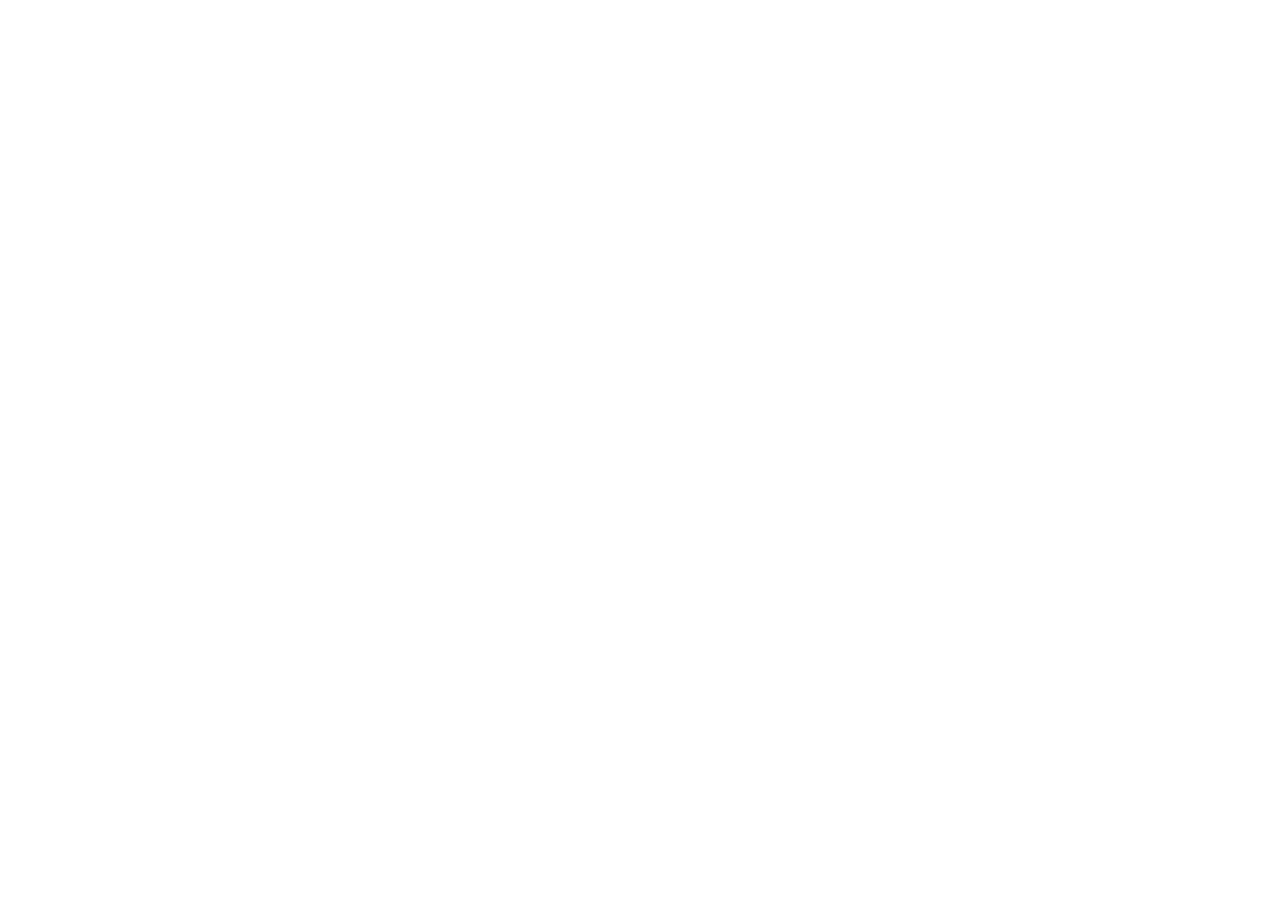
==== commit d86da281: "Redirect the old competition site to bukmukpublishing.com/competition The championship now lives on " ====
--- a/policies.html
+++ b/policies.html
@@ -3,358 +3,54 @@
 <head>
   <meta charset="UTF-8" />
   <meta name="viewport" content="width=device-width, initial-scale=1.0" />
-  <title>Policies — Bukmuk Short Story Writing Competition 2026</title>
-  <meta name="description" content="Terms & Conditions, Privacy Policy, Refund & Cancellation Policy, Shipping & Delivery Policy and Contact details for the Bukmuk Short Story Writing Competition 2026." />
-  <meta name="robots" content="index, follow" />
+  <title>Terms, refunds and privacy — Bukmuk Championship 2026</title>
+
+  <!-- Moved to bukmukpublishing.com/competition/policies. The old terms quoted a
+       ₹490 fee and a 31 August deadline, both of which are now wrong, so this
+       page must not keep serving them. -->
+  <link rel="canonical" href="https://bukmukpublishing.com/competition/policies" />
+  <meta name="robots" content="noindex, follow" />
+  <meta http-equiv="refresh" content="0; url=https://bukmukpublishing.com/competition/policies" />
   <link rel="icon" href="https://bukmuk.com/assets/darklogo.png" type="image/png" />
   <link rel="preconnect" href="https://fonts.googleapis.com" />
   <link rel="preconnect" href="https://fonts.gstatic.com" crossorigin />
-  <link href="https://fonts.googleapis.com/css2?family=Nunito:wght@400;600;700;800;900&display=swap" rel="stylesheet" />
-  <link rel="stylesheet" href="styles.css" />
+  <link href="https://fonts.googleapis.com/css2?family=Playfair+Display:ital,wght@1,700&family=Poppins:wght@300;600&family=IBM+Plex+Mono:wght@400&display=swap" rel="stylesheet" />
+
   <style>
-    .policy-wrap { max-width: 860px; margin: 0 auto; padding: 56px 24px 80px; }
-    .policy-wrap h1 { font-size: 2rem; font-weight: 900; color: var(--text-dark); margin-bottom: 8px; }
-    .policy-meta { font-size: 0.84rem; color: #8a8a99; margin-bottom: 28px; }
-    .policy-toc { background: var(--white); border-radius: var(--radius); padding: 20px 24px; box-shadow: var(--shadow); margin-bottom: 36px; }
-    .policy-toc h2 { font-size: 0.73rem; font-weight: 900; color: var(--primary); text-transform: uppercase; letter-spacing: 0.08em; margin-bottom: 12px; }
-    .policy-toc ul { list-style: none; display: grid; grid-template-columns: repeat(auto-fit, minmax(200px, 1fr)); gap: 8px 20px; }
-    .policy-toc a { color: var(--text-dark); font-weight: 700; font-size: 0.9rem; text-decoration: none; }
-    .policy-toc a:hover { color: var(--primary); text-decoration: underline; }
-    .policy-block { background: var(--white); border-radius: var(--radius); padding: 30px 32px; box-shadow: var(--shadow); margin-bottom: 24px; scroll-margin-top: 90px; }
-    .policy-block h2 { font-size: 1.35rem; font-weight: 900; color: var(--text-dark); margin-bottom: 16px; }
-    .policy-block h3 { font-size: 0.98rem; font-weight: 800; color: var(--text-dark); margin: 22px 0 8px; }
-    .policy-block p { font-size: 0.93rem; line-height: 1.75; margin-bottom: 12px; }
-    .policy-block ul, .policy-block ol { margin: 0 0 12px 22px; }
-    .policy-block li { font-size: 0.93rem; line-height: 1.75; margin-bottom: 7px; }
-    .policy-block strong { color: var(--text-dark); }
-    .policy-block a { color: var(--primary); font-weight: 700; }
-    .policy-note { background: #f0ecff; border-left: 4px solid var(--primary); border-radius: var(--radius-sm); padding: 14px 18px; font-size: 0.89rem; margin: 16px 0; }
-    .back-link { display: inline-block; margin-bottom: 22px; color: var(--primary); font-weight: 800; text-decoration: none; font-size: 0.9rem; }
-    .back-link:hover { text-decoration: underline; }
-    @media (max-width: 600px) {
-      .policy-wrap { padding: 36px 18px 60px; }
-      .policy-block { padding: 24px 20px; }
-      .policy-wrap h1 { font-size: 1.6rem; }
-    }
+    :root { --display-violet:#4A1FD6; --signal-lime:#CBEF2E; --paper:#F2F7E7;
+            --night:#232838; --body:#3F4356; --faint:#8A8CA0; }
+    * { box-sizing:border-box; }
+    body { margin:0; min-height:100vh; display:grid; place-items:center; padding:24px;
+           background:var(--paper); color:var(--body);
+           font-family:'Poppins',system-ui,sans-serif; font-weight:300; }
+    .card { max-width:560px; text-align:center; }
+    .eyebrow { font-family:'IBM Plex Mono',monospace; font-size:10px; letter-spacing:0.26em;
+               text-transform:uppercase; color:var(--faint); }
+    h1 { font-family:'Playfair Display',Georgia,serif; font-style:italic; font-weight:700;
+         font-size:clamp(1.8rem,5vw,2.6rem); line-height:1.05; color:var(--display-violet);
+         margin:16px 0 0; }
+    p { font-size:17px; line-height:1.55; margin:18px 0 0; }
+    .btn { display:inline-block; margin-top:28px; background:var(--signal-lime); color:var(--night);
+           font-weight:600; font-size:17px; padding:16px 30px; border-radius:999px;
+           text-decoration:none; }
+    .small { font-size:13px; color:var(--faint); margin-top:24px; }
+    .small a { color:var(--display-violet); }
   </style>
 </head>
 <body>
-
-<nav>
-  <div class="nav-inner">
-    <a class="nav-logo" href="index.html">
-      <img src="https://bukmuk.com/assets/darklogo.png" alt="Bukmuk" onerror="this.style.display='none'" />
-      <span class="nav-logo-text">Bukmuk</span>
-    </a>
-    <ul class="nav-links">
-      <li><a href="index.html#categories">Categories</a></li>
-      <li><a href="index.html#prizes">Prizes</a></li>
-      <li><a href="index.html#rules">Rules</a></li>
-      <li><a href="index.html#register" class="nav-cta">Register Now</a></li>
-    </ul>
-    <button class="hamburger" aria-label="Toggle menu">
-      <span></span><span></span><span></span>
-    </button>
-  </div>
-</nav>
-
-<div class="policy-wrap">
-  <a class="back-link" href="index.html">← Back to the competition</a>
-
-  <h1>Policies</h1>
-  <p class="policy-meta">Bukmuk Short Story Writing Competition 2026 · Last updated 30 July 2026</p>
-
-  <div class="policy-toc">
-    <h2>On this page</h2>
-    <ul>
-      <li><a href="#terms">Terms &amp; Conditions</a></li>
-      <li><a href="#privacy">Privacy Policy</a></li>
-      <li><a href="#refund">Refund &amp; Cancellation</a></li>
-      <li><a href="#shipping">Shipping &amp; Delivery</a></li>
-      <li><a href="#contact">Contact Us</a></li>
-    </ul>
+  <div class="card">
+    <p class="eyebrow">Bukmuk Publishing</p>
+    <h1>These terms have moved.</h1>
+    <p>The current terms, refund policy and privacy policy are on the main site.</p>
+    <a class="btn" href="https://bukmukpublishing.com/competition/policies">Read the current terms</a>
+    <p class="small">
+      Taking you there now. If nothing happens,
+      <a href="https://bukmukpublishing.com/competition/policies">tap here</a>.
+    </p>
   </div>
 
-  <!-- ─── TERMS ─── -->
-  <section class="policy-block" id="terms">
-    <h2>Terms &amp; Conditions</h2>
-
-    <p>
-      These terms govern entry to the Bukmuk Short Story Writing Competition 2026 ("the Competition"),
-      organised jointly by Bukmuk Library and Bukmuk Publishing, brands operated by
-      iKitaab Web, a partnership firm registered in India at BW31A, Shalimar Bagh, Delhi
-      ("Bukmuk", "we", "us").
-      By paying the entry fee and submitting a story you accept these terms.
-    </p>
-
-    <h3>Eligibility</h3>
-    <ul>
-      <li>Open to children aged 6 to 17 years as on 31st August 2026.</li>
-      <li>Entrants must submit in the category matching their age: Whispers of the Wild (6–8),
-          Twisted Fairytales (9–11), Dystopia Hopepunk (12–17).</li>
-      <li>Entries must be submitted by a parent or legal guardian on the child's behalf.</li>
-      <li>There is no restriction on nationality or place of residence. Physical prizes and gifts
-          are shipped within India only — see <a href="#shipping">Shipping &amp; Delivery</a>.</li>
-    </ul>
-
-    <h3>Entry requirements</h3>
-    <ul>
-      <li>Entry fee is <strong>₹490 per story</strong>. A child may submit more than one story;
-          each requires a separate registration and a separate fee.</li>
-      <li>Stories must be original work written entirely by the entrant.</li>
-      <li><strong>Use of AI tools</strong> (ChatGPT, Gemini, Claude or similar) to write or edit the
-          story is not permitted. We may ask for drafts or a short verbal discussion of the story
-          if authorship is in doubt.</li>
-      <li>Plagiarised entries, entries outside the stated word count, and entries in the wrong age
-          category may be disqualified without refund.</li>
-      <li>Stories must be submitted as a single <strong>.docx or PDF file, maximum 10MB</strong>.</li>
-      <li>Entries must be received by <strong>11:59 pm IST on 31st August 2026</strong>.</li>
-    </ul>
-
-    <h3>Judging and results</h3>
-    <ul>
-      <li>Entries are assessed by the Bukmuk Publishing editorial team and invited jury members
-          on originality, storytelling, use of the theme and age-appropriate craft.</li>
-      <li><strong>The jury's decision is final and binding.</strong> We do not enter into
-          correspondence about individual scores or rankings.</li>
-      <li>The top 10 stories in each of the three categories (30 stories in total) will be selected
-          for publication in the Bukmuk Anthology.</li>
-      <li>Results are announced on <a href="https://www.instagram.com/bukmuklibrary/" target="_blank" rel="noopener">@bukmuklibrary</a>
-          and by email to the address given at registration.</li>
-      <li>We reserve the right to select fewer than 10 stories in a category if the standard of
-          entries does not warrant it.</li>
-    </ul>
-
-    <h3>Publication rights</h3>
-    <ul>
-      <li><strong>The author keeps copyright in their story.</strong></li>
-      <li>By entering, the parent or guardian grants Bukmuk Publishing a non-exclusive,
-          worldwide, royalty-free licence to publish the story in the Bukmuk Anthology in print and
-          digital editions, and to use extracts and the child's first name and age in promotional
-          material relating to the Competition and the anthology.</li>
-      <li>Authors of selected stories receive 2 complimentary copies of the anthology.
-          No royalty or fee is payable to entrants.</li>
-      <li>We may lightly copy-edit selected stories for spelling, grammar and house style.
-          We will not change the substance of a story without asking.</li>
-      <li>Full names, school names, photographs and contact details are never published without
-          separate written permission.</li>
-    </ul>
-
-    <h3>General</h3>
-    <ul>
-      <li>Participation does not guarantee selection for the anthology. Certificates and literary
-          gifts are assured for all valid paid entries.</li>
-      <li>We may amend the deadline or these terms where necessary. Material changes will be
-          published on this page and emailed to registered participants.</li>
-      <li>We may cancel or suspend the Competition in circumstances beyond our reasonable control.
-          If we do, paid entry fees will be refunded in full.</li>
-      <li>These terms are governed by the laws of India. Disputes are subject to the exclusive
-          jurisdiction of the courts of Delhi.</li>
-    </ul>
-  </section>
-
-  <!-- ─── PRIVACY ─── -->
-  <section class="policy-block" id="privacy">
-    <h2>Privacy Policy</h2>
-
-    <p>
-      We collect the minimum information needed to run the Competition, judge entries, deliver
-      certificates and gifts, and publish the anthology. This policy explains what we collect
-      and what we do with it.
-    </p>
-
-    <h3>What we collect</h3>
-    <ul>
-      <li><strong>About the child:</strong> name, age, story category, story title and the story file itself.</li>
-      <li><strong>About the parent or guardian:</strong> name, email address, mobile number,
-          postal address, and Instagram handle if you choose to give it.</li>
-      <li><strong>Payment:</strong> a Razorpay payment reference and the amount.
-          <strong>We never see or store your card, UPI or bank details</strong> — payment is handled
-          entirely by Razorpay.</li>
-      <li><strong>Website usage:</strong> anonymous, aggregated visit statistics via Google Analytics,
-          used only to understand how many people reach and complete the form.</li>
-    </ul>
-
-    <h3>How we use it</h3>
-    <ul>
-      <li>To register and judge the entry, and to contact you about it.</li>
-      <li>To deliver certificates, literary gifts and author copies to your postal address.</li>
-      <li>To email you about this Competition, its results and the anthology launch.</li>
-      <li>To send a reminder if you start a registration but do not complete payment.
-          You can opt out by replying to that email.</li>
-    </ul>
-    <p>
-      We do not sell your data. We do not use it for unrelated marketing without your consent.
-    </p>
-
-    <h3>Where it is stored and who can see it</h3>
-    <ul>
-      <li>Registration details are held in a private Google Sheet, and story files in a private
-          Google Drive folder, both restricted to the Bukmuk organising team.</li>
-      <li><strong>Story files are not publicly accessible.</strong> They are shared with jury
-          members individually for the purpose of judging.</li>
-      <li>Payment records are held by Razorpay under their own privacy policy.</li>
-    </ul>
-
-    <h3>How long we keep it</h3>
-    <p>
-      Registration and contact details are retained for 24 months after the Competition closes, for
-      results, delivery and anthology administration. Story files of selected entries are retained
-      as part of the publishing record. Unselected story files are deleted 24 months after the
-      Competition closes. You may ask us to delete your data sooner.
-    </p>
-
-    <h3>Children's data</h3>
-    <p>
-      Entries are made by a parent or guardian, who provides consent on the child's behalf at the
-      point of registration. We collect no more information about a child than the name, age and
-      story needed to run the Competition, and we never publish a child's full name, school,
-      photograph or contact details without separate written permission.
-    </p>
-
-    <h3>Your rights</h3>
-    <p>
-      Email <a href="mailto:helpdesk@bukmuk.com">helpdesk@bukmuk.com</a> to access, correct or delete
-      your data, withdraw publishing consent, or withdraw an entry. We respond within 30 days.
-      Withdrawing an entry after judging has begun does not entitle you to a refund —
-      see <a href="#refund">Refund &amp; Cancellation</a>.
-    </p>
-  </section>
-
-  <!-- ─── REFUND ─── -->
-  <section class="policy-block" id="refund">
-    <h2>Refund &amp; Cancellation Policy</h2>
-
-    <div class="policy-note">
-      In short: the ₹490 entry fee is non-refundable once your story has been submitted, because
-      judging and gift fulfilment begin immediately. Duplicate and failed payments are always
-      refunded in full.
-    </div>
-
-    <h3>When we refund in full</h3>
-    <ul>
-      <li><strong>Duplicate payment</strong> — you were charged twice for the same entry.</li>
-      <li><strong>Failed or incomplete registration</strong> — money was debited but no entry was
-          recorded and we cannot reconstruct it.</li>
-      <li><strong>Cancellation before submission</strong> — you paid but ask to withdraw before your
-          story file has reached us.</li>
-      <li><strong>We cancel the Competition</strong> for any reason.</li>
-    </ul>
-
-    <h3>When we do not refund</h3>
-    <ul>
-      <li>After your story has been submitted and your entry recorded — judging effort and gift
-          fulfilment begin at that point.</li>
-      <li>If an entry is disqualified for plagiarism, AI-generated content, wrong age category or
-          breaching the word count.</li>
-      <li>If a story is not selected for the anthology. Selection is never guaranteed; certificates
-          and literary gifts are assured for every valid paid entry.</li>
-      <li>If you give an incorrect or incomplete delivery address and the gift cannot be delivered.</li>
-    </ul>
-
-    <h3>How to request a refund</h3>
-    <p>
-      Email <a href="mailto:helpdesk@bukmuk.com">helpdesk@bukmuk.com</a> with your Razorpay Payment ID
-      and the child's name, or WhatsApp Shefali on <a href="tel:+918130286286">+91 81302 86286</a>.
-      We acknowledge within 2 working days. Approved refunds are processed to the original payment
-      method within <strong>5 to 7 working days</strong>, and may take a further few days to appear
-      depending on your bank.
-    </p>
-  </section>
-
-  <!-- ─── SHIPPING ─── -->
-  <section class="policy-block" id="shipping">
-    <h2>Shipping &amp; Delivery Policy</h2>
-
-    <h3>What is delivered</h3>
-    <ul>
-      <li><strong>Every valid paid entry:</strong> a certificate of participation and assured
-          literary gifts.</li>
-      <li><strong>Selected authors:</strong> 2 complimentary copies of the Bukmuk Anthology.</li>
-    </ul>
-
-    <h3>When</h3>
-    <ul>
-      <li>Certificates and literary gifts are dispatched after judging concludes,
-          within <strong>30 to 45 days of the results announcement</strong>.</li>
-      <li>Anthology author copies are dispatched after the book is printed, following the launch.
-          We will email selected authors with the expected timeline.</li>
-      <li>Delivery within India typically takes 5 to 10 working days after dispatch.</li>
-    </ul>
-
-    <h3>Where</h3>
-    <p>
-      Physical items are shipped to the postal address you give at registration,
-      <strong>within India only</strong>. Entrants outside India are welcome to compete and will
-      receive their certificate digitally by email; please contact us to arrange anthology copies.
-    </p>
-
-    <h3>Charges and address accuracy</h3>
-    <p>
-      There is no separate shipping charge — it is included in the ₹490 entry fee.
-      Please check your address carefully at registration. If a parcel is returned because the
-      address was wrong or incomplete, we will contact you, and re-dispatch may be chargeable.
-      To correct an address, email <a href="mailto:helpdesk@bukmuk.com">helpdesk@bukmuk.com</a>
-      as early as possible.
-    </p>
-
-    <h3>Lost or damaged parcels</h3>
-    <p>
-      Tell us within 15 days of the expected delivery date and we will replace the item at no cost.
-    </p>
-  </section>
-
-  <!-- ─── CONTACT ─── -->
-  <section class="policy-block" id="contact">
-    <h2>Contact Us</h2>
-
-    <p>
-      The Bukmuk Short Story Writing Competition 2026 is organised by Bukmuk Library and
-      Bukmuk Publishing, which are brands operated by <strong>iKitaab Web</strong>.
-    </p>
-
-    <h3>Business details</h3>
-    <ul>
-      <li><strong>Legal entity name:</strong> iKitaab Web, a partnership firm registered in India</li>
-      <li><strong>Registered address:</strong> BW31A, Shalimar Bagh, Delhi
-          <span style="background:#fff3cd;padding:1px 6px;border-radius:4px;">PIN code to be added</span></li>
-      <li><strong>Grievance contact:</strong>
-          <a href="mailto:helpdesk@bukmuk.com">helpdesk@bukmuk.com</a> ·
-          <a href="tel:+918130286286">+91 81302 86286</a></li>
-    </ul>
-
-    <h3>Get in touch</h3>
-    <ul>
-      <li><strong>Email:</strong> <a href="mailto:helpdesk@bukmuk.com">helpdesk@bukmuk.com</a></li>
-      <li><strong>Phone / WhatsApp:</strong> Shefali Malhotra, <a href="tel:+918130286286">+91 81302 86286</a></li>
-      <li><strong>Instagram:</strong> <a href="https://www.instagram.com/bukmuklibrary/" target="_blank" rel="noopener">@bukmuklibrary</a></li>
-      <li><strong>Websites:</strong>
-          <a href="https://www.bukmuk.com" target="_blank" rel="noopener">bukmuk.com</a> ·
-          <a href="https://bukmukpublishing.com" target="_blank" rel="noopener">bukmukpublishing.com</a></li>
-    </ul>
-
-    <p>We aim to reply to all queries within 2 working days.</p>
-  </section>
-
-  <a class="back-link" href="index.html">← Back to the competition</a>
-</div>
-
-<footer>
-  <div class="footer-inner">
-    <div class="footer-bottom">
-      <span>© 2026 iKitaab Web. Bukmuk Library &amp; Bukmuk Publishing are brands of iKitaab Web.</span>
-      <span>Short Story Writing Competition 2026</span>
-    </div>
-  </div>
-</footer>
-
-<script>
-  var hamburger = document.querySelector('.hamburger');
-  var navLinks  = document.querySelector('.nav-links');
-  hamburger.addEventListener('click', function () {
-    hamburger.classList.toggle('open');
-    navLinks.classList.toggle('open');
-  });
-</script>
+  <script>
+    location.replace("https://bukmukpublishing.com/competition/policies");
+  </script>
 </body>
 </html>
